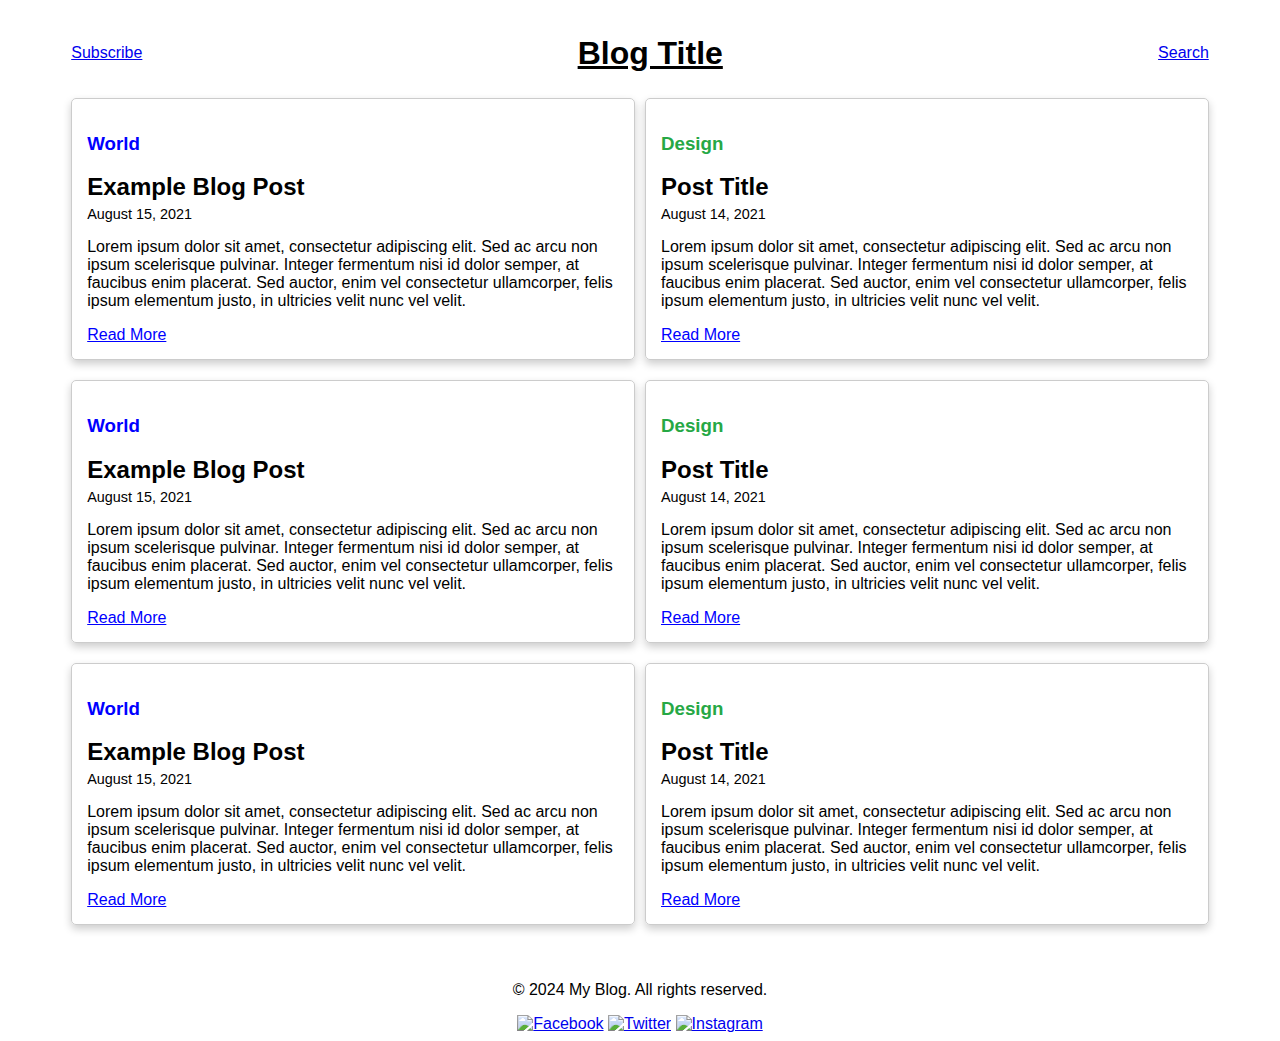
==== index.html @ 2ad82260 "Initial commit" ====
<!DOCTYPE html>
<html lang="en">
<head>
    <meta charset="UTF-8">
    <meta name="viewport" content="width=device-width, initial-scale=1.0">
    <link rel="stylesheet" href="style.css">
    <title>My Blog</title>
</head>
<body>
    <div class="container">
        <div id="header" class="header">
            <a href="#">Subscribe</a>
            <h1 id="blogTitle">Blog Title</h1>
            <a href="#">Search</a>
        </div>
        <!-- <div id="sideBar" class="box">
            <h2>Categories</h2>
            <ul>
                <li><a href="#">Category 1</a></li>
                <li><a href="#">Category 2</a></li>
                <li><a href="#">Category 3</a></li>
            </ul>
        </div> -->

        <!-- Blog Posts -->
        <div id="main" class="main">
            <div id="nestedGrid" class="nestedGrid">
                <div class="post">
                    <h3 class="blueText">World</h3>
                    <div class="cardHeader">
                        <h2>Example Blog Post</h2>
                        <p>August 15, 2021</p>
                    </div>
                    <article>
                        <p>Lorem ipsum dolor sit amet, consectetur adipiscing elit. Sed ac arcu non ipsum scelerisque pulvinar. Integer fermentum nisi id dolor semper, at faucibus enim placerat. Sed auctor, enim vel consectetur ullamcorper, felis ipsum elementum justo, in ultricies velit nunc vel velit.</p>
                        <a class="blueText" href="view_post.html">Read More</a>
                    </article>
                </div>
    
                <div class="post">
                    <h3 class="greenText">Design</h3>
                    <div class="cardHeader">
                        <h2>Post Title</h2>
                        <p>August 14, 2021</p>
                    </div>
                    <article>
                        <p>Lorem ipsum dolor sit amet, consectetur adipiscing elit. Sed ac arcu non ipsum scelerisque pulvinar. Integer fermentum nisi id dolor semper, at faucibus enim placerat. Sed auctor, enim vel consectetur ullamcorper, felis ipsum elementum justo, in ultricies velit nunc vel velit.</p>
                        <a class="blueText" href="view_post.html">Read More</a>
                    </article>
                </div>
    
                <div class="post">
                    <h3 class="blueText">World</h3>
                    <div class="cardHeader">
                        <h2>Example Blog Post</h2>
                        <p>August 15, 2021</p>
                    </div>
                    <article>
                        <p>Lorem ipsum dolor sit amet, consectetur adipiscing elit. Sed ac arcu non ipsum scelerisque pulvinar. Integer fermentum nisi id dolor semper, at faucibus enim placerat. Sed auctor, enim vel consectetur ullamcorper, felis ipsum elementum justo, in ultricies velit nunc vel velit.</p>
                        <a class="blueText" href="view_post.html">Read More</a>
                    </article>
                </div>
    
                <div class="post">
                    <h3 class="greenText">Design</h3>
                    <div class="cardHeader">
                        <h2>Post Title</h2>
                        <p>August 14, 2021</p>
                    </div>
                    <article>
                        <p>Lorem ipsum dolor sit amet, consectetur adipiscing elit. Sed ac arcu non ipsum scelerisque pulvinar. Integer fermentum nisi id dolor semper, at faucibus enim placerat. Sed auctor, enim vel consectetur ullamcorper, felis ipsum elementum justo, in ultricies velit nunc vel velit.</p>
                        <a class="blueText" href="view_post.html">Read More</a>
                    </article>
                </div>
    
                <div class="post">
                    <h3 class="blueText">World</h3>
                    <div class="cardHeader">
                        <h2>Example Blog Post</h2>
                        <p>August 15, 2021</p>
                    </div>
                    <article>
                        <p>Lorem ipsum dolor sit amet, consectetur adipiscing elit. Sed ac arcu non ipsum scelerisque pulvinar. Integer fermentum nisi id dolor semper, at faucibus enim placerat. Sed auctor, enim vel consectetur ullamcorper, felis ipsum elementum justo, in ultricies velit nunc vel velit.</p>
                        <a class="blueText" href="view_post.html">Read More</a>
                    </article>
                </div>
    
                <div class="post">
                    <h3 class="greenText">Design</h3>
                    <div class="cardHeader">
                        <h2>Post Title</h2>
                        <p>August 14, 2021</p>
                    </div>
                    <article>
                        <p>Lorem ipsum dolor sit amet, consectetur adipiscing elit. Sed ac arcu non ipsum scelerisque pulvinar. Integer fermentum nisi id dolor semper, at faucibus enim placerat. Sed auctor, enim vel consectetur ullamcorper, felis ipsum elementum justo, in ultricies velit nunc vel velit.</p>
                        <a class="blueText" href="view_post.html">Read More</a>
                    </article>
                </div>
            </div>




            
        </div>
        <div id="footer" class="footer">
            <p>&copy; 2024 My Blog. All rights reserved.</p>
            <div class="socialMedia">
                <a href="#"><img src="facebook.png" alt="Facebook"></a>
                <a href="#"><img src="twitter.png" alt="Twitter"></a>
                <a href="#"><img src="instagram.png" alt="Instagram"></a>
    
        </div>



    </div>
</body>
</html>
---- style.css ----
.container {
    display: grid;
    width: 90%;
    margin: auto;
    font-family: sans-serif;
    grid-template-columns: auto;
    grid-template-rows: auto;
    grid-template-areas: 
    "header"
    "main"
    "main"
    "sidebar"
    "footer";
}

.header {
    height: 90px;
    display: flex;
    justify-content: space-between;
    align-items: center;
}

.cardHeader {
    padding: 0%;
    margin: 0;
    display: flex;
    flex-direction: column;
    justify-content: space-around;

}

.cardHeader h2 {
    margin: 0; /* Remove default margin from the h2 element */
    padding-bottom: 5px; /* Add space between title and date */
}

.cardHeader p {
    margin: 0; /* Remove default margin from the p element */
    font-size: 0.9em; /* Optional: Adjust font size for visual balance */
}

.blueText {
    color: blue; /* blue color for category */

}

.greenText {
    color: #26A845; /* green color for category */
}

#blogTitle {
    text-decoration: underline;
}

/* assign grid area to elements */
#header {
    grid-area: header;

}

#sideBar {
    grid-area: sidebar;

}

.sidebar ul li {
    list-style-type: none;
    margin: 0;
    padding: 0;
}

.sidebar ul {
    padding: 0;
    margin: 0;
}

#aboutUs {
    background-color: #f4f4f4;
    padding: 10px;
    border-radius: 5px;/* rounded borders */
    /* border */
}

#main{
    grid-area: main;
    margin-bottom: 30px; /* seperate main from sidebar */
}

#footer {
    grid-area: footer;
    text-align: center;
}

.post {
    border: 1px solid #ccc; /* add border around post */
    padding: 15px; /* add padding inside blog posts */
    border-radius: 5px;/* rounded borders */
    margin-bottom: 10px;
    transition: background-color 0.3s ease; /* add hover effect */
    box-shadow: 0 4px 8px 0 rgba(0,0,0,0.2); /* add box shadow */
    /* add background color on hover */
    &:hover {    
        background-color: #f1f1f1;
    }

}

/* Medium Screens */
@media(min-width: 700px)/* and (max-width:1100px)*/ {
    .nestedGrid {
        display: grid;
        grid-template-columns: repeat(2, 1fr);
        grid-gap: 10px;
        grid-template-rows: auto;


    }
}
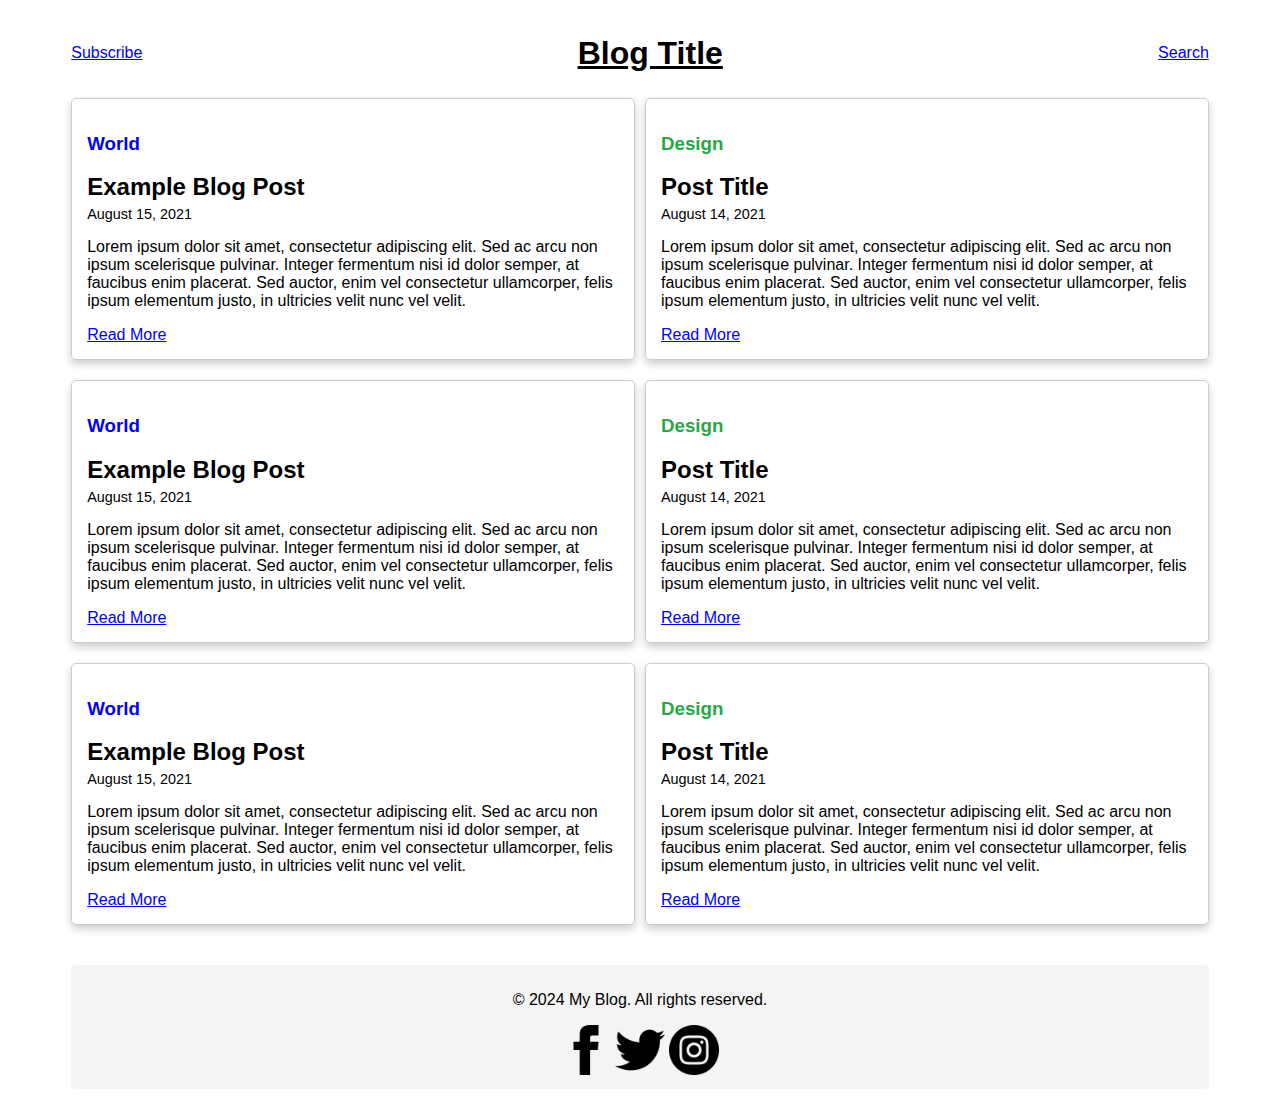
==== commit e907da6b: "add footer images" ====
--- a/index.html
+++ b/index.html
@@ -3,7 +3,7 @@
 <head>
     <meta charset="UTF-8">
     <meta name="viewport" content="width=device-width, initial-scale=1.0">
-    <link rel="stylesheet" href="style.css">
+    <link rel="stylesheet" href="static/css/style.css">
     <title>My Blog</title>
 </head>
 <body>
@@ -31,10 +31,8 @@
                         <h2>Example Blog Post</h2>
                         <p>August 15, 2021</p>
                     </div>
-                    <article>
-                        <p>Lorem ipsum dolor sit amet, consectetur adipiscing elit. Sed ac arcu non ipsum scelerisque pulvinar. Integer fermentum nisi id dolor semper, at faucibus enim placerat. Sed auctor, enim vel consectetur ullamcorper, felis ipsum elementum justo, in ultricies velit nunc vel velit.</p>
-                        <a class="blueText" href="view_post.html">Read More</a>
-                    </article>
+                    <p>Lorem ipsum dolor sit amet, consectetur adipiscing elit. Sed ac arcu non ipsum scelerisque pulvinar. Integer fermentum nisi id dolor semper, at faucibus enim placerat. Sed auctor, enim vel consectetur ullamcorper, felis ipsum elementum justo, in ultricies velit nunc vel velit.</p>
+                    <a class="blueText" href="view_post.html">Read More</a>
                 </div>
     
                 <div class="post">
@@ -43,10 +41,8 @@
                         <h2>Post Title</h2>
                         <p>August 14, 2021</p>
                     </div>
-                    <article>
-                        <p>Lorem ipsum dolor sit amet, consectetur adipiscing elit. Sed ac arcu non ipsum scelerisque pulvinar. Integer fermentum nisi id dolor semper, at faucibus enim placerat. Sed auctor, enim vel consectetur ullamcorper, felis ipsum elementum justo, in ultricies velit nunc vel velit.</p>
-                        <a class="blueText" href="view_post.html">Read More</a>
-                    </article>
+                    <p>Lorem ipsum dolor sit amet, consectetur adipiscing elit. Sed ac arcu non ipsum scelerisque pulvinar. Integer fermentum nisi id dolor semper, at faucibus enim placerat. Sed auctor, enim vel consectetur ullamcorper, felis ipsum elementum justo, in ultricies velit nunc vel velit.</p>
+                    <a class="blueText" href="view_post.html">Read More</a>
                 </div>
     
                 <div class="post">
@@ -55,10 +51,8 @@
                         <h2>Example Blog Post</h2>
                         <p>August 15, 2021</p>
                     </div>
-                    <article>
-                        <p>Lorem ipsum dolor sit amet, consectetur adipiscing elit. Sed ac arcu non ipsum scelerisque pulvinar. Integer fermentum nisi id dolor semper, at faucibus enim placerat. Sed auctor, enim vel consectetur ullamcorper, felis ipsum elementum justo, in ultricies velit nunc vel velit.</p>
-                        <a class="blueText" href="view_post.html">Read More</a>
-                    </article>
+                    <p>Lorem ipsum dolor sit amet, consectetur adipiscing elit. Sed ac arcu non ipsum scelerisque pulvinar. Integer fermentum nisi id dolor semper, at faucibus enim placerat. Sed auctor, enim vel consectetur ullamcorper, felis ipsum elementum justo, in ultricies velit nunc vel velit.</p>
+                    <a class="blueText" href="view_post.html">Read More</a>
                 </div>
     
                 <div class="post">
@@ -67,10 +61,8 @@
                         <h2>Post Title</h2>
                         <p>August 14, 2021</p>
                     </div>
-                    <article>
-                        <p>Lorem ipsum dolor sit amet, consectetur adipiscing elit. Sed ac arcu non ipsum scelerisque pulvinar. Integer fermentum nisi id dolor semper, at faucibus enim placerat. Sed auctor, enim vel consectetur ullamcorper, felis ipsum elementum justo, in ultricies velit nunc vel velit.</p>
-                        <a class="blueText" href="view_post.html">Read More</a>
-                    </article>
+                    <p>Lorem ipsum dolor sit amet, consectetur adipiscing elit. Sed ac arcu non ipsum scelerisque pulvinar. Integer fermentum nisi id dolor semper, at faucibus enim placerat. Sed auctor, enim vel consectetur ullamcorper, felis ipsum elementum justo, in ultricies velit nunc vel velit.</p>
+                    <a class="blueText" href="view_post.html">Read More</a>
                 </div>
     
                 <div class="post">
@@ -79,10 +71,8 @@
                         <h2>Example Blog Post</h2>
                         <p>August 15, 2021</p>
                     </div>
-                    <article>
-                        <p>Lorem ipsum dolor sit amet, consectetur adipiscing elit. Sed ac arcu non ipsum scelerisque pulvinar. Integer fermentum nisi id dolor semper, at faucibus enim placerat. Sed auctor, enim vel consectetur ullamcorper, felis ipsum elementum justo, in ultricies velit nunc vel velit.</p>
-                        <a class="blueText" href="view_post.html">Read More</a>
-                    </article>
+                    <p>Lorem ipsum dolor sit amet, consectetur adipiscing elit. Sed ac arcu non ipsum scelerisque pulvinar. Integer fermentum nisi id dolor semper, at faucibus enim placerat. Sed auctor, enim vel consectetur ullamcorper, felis ipsum elementum justo, in ultricies velit nunc vel velit.</p>
+                    <a class="blueText" href="view_post.html">Read More</a>
                 </div>
     
                 <div class="post">
@@ -91,10 +81,8 @@
                         <h2>Post Title</h2>
                         <p>August 14, 2021</p>
                     </div>
-                    <article>
-                        <p>Lorem ipsum dolor sit amet, consectetur adipiscing elit. Sed ac arcu non ipsum scelerisque pulvinar. Integer fermentum nisi id dolor semper, at faucibus enim placerat. Sed auctor, enim vel consectetur ullamcorper, felis ipsum elementum justo, in ultricies velit nunc vel velit.</p>
-                        <a class="blueText" href="view_post.html">Read More</a>
-                    </article>
+                    <p>Lorem ipsum dolor sit amet, consectetur adipiscing elit. Sed ac arcu non ipsum scelerisque pulvinar. Integer fermentum nisi id dolor semper, at faucibus enim placerat. Sed auctor, enim vel consectetur ullamcorper, felis ipsum elementum justo, in ultricies velit nunc vel velit.</p>
+                    <a class="blueText" href="view_post.html">Read More</a>
                 </div>
             </div>
 
@@ -106,9 +94,10 @@
         <div id="footer" class="footer">
             <p>&copy; 2024 My Blog. All rights reserved.</p>
             <div class="socialMedia">
-                <a href="#"><img src="facebook.png" alt="Facebook"></a>
-                <a href="#"><img src="twitter.png" alt="Twitter"></a>
-                <a href="#"><img src="instagram.png" alt="Instagram"></a>
+                <a href="#"><img class="footerImg" src="static/images/facebook.png" alt="Facebook"></a>
+                <a href="#"><img class="footerImg" src="static/images/twitter.png" alt="Twitter"></a>
+                <a href="#"><img class="footerImg" src="static/images/instagram.png" alt="Instagram"></a>
+            </div>
     
         </div>
 
--- a/static/css/style.css
+++ b/static/css/style.css
@@ -0,0 +1,172 @@
+.container {
+    display: grid;
+    width: 90%;
+    margin: auto;
+    font-family: sans-serif;
+    grid-template-columns: auto;
+    grid-template-rows: auto;
+    grid-template-areas: 
+    "header"
+    "main"
+    "main"
+    "sidebar"
+    "footer";
+}
+
+.header {
+    height: 90px;
+    display: flex;
+    justify-content: space-between;
+    align-items: center;
+}
+
+.cardHeader {
+    padding: 0%;
+    margin: 0;
+    display: flex;
+    flex-direction: column;
+    justify-content: space-around;
+
+}
+
+.cardHeader h2 {
+    margin: 0; /* Remove default margin from the h2 element */
+    padding-bottom: 5px; /* Add space between title and date */
+}
+
+.cardHeader p {
+    margin: 0; /* Remove default margin from the p element */
+    font-size: 0.9em; /* card header font size */
+}
+
+.blueText {
+    color: blue; /* blue color for category */
+
+}
+
+.greenText {
+    color: #26A845; /* green color for category */
+}
+
+#blogTitle {
+    text-decoration: underline;
+}
+
+/* assign grid area to elements */
+#header {
+    grid-area: header;
+
+}
+
+/* sidebar styling */
+#sideBar {
+    grid-area: sidebar;
+
+}
+
+.sidebar ul li {
+    list-style-type: none;
+    margin: 0;
+    padding: 0;
+}
+
+.sidebar ul {
+    padding: 0;
+    margin: 0;
+}
+
+#aboutUs {
+    background-color: #f4f4f4;
+    padding: 10px;
+    border-radius: 5px;/* rounded borders */
+}
+
+#main{
+    grid-area: main;
+    margin-bottom: 30px; /* seperate main from sidebar */
+}
+
+#footer  {
+    grid-area: footer;
+    text-align: center;
+    background-color: #f4f4f4;
+    padding: 10px;
+    border-radius: 5px;/* rounded borders */
+}
+
+/* footer image sizing */
+
+.footerImg {
+    max-width: 100%;
+    height: auto;
+    max-height: 50px;
+}
+
+.post {
+    border: 1px solid #ccc; /* add border around post */
+    padding: 15px; /* add padding inside blog posts */
+    border-radius: 5px;/* rounded borders */
+    margin-bottom: 10px;
+    transition: background-color 0.3s ease; /* add hover effect */
+    box-shadow: 0 4px 8px 0 rgba(0,0,0,0.2); /* add box shadow */
+    /* add background color on hover */
+    &:hover {    
+        background-color: #f1f1f1;
+    }
+
+}
+
+.viewPost {
+    padding: 15px; /* add padding inside blog posts */
+}
+
+/* Medium Screens */
+@media(min-width: 700px)/* and (max-width:1100px)*/ {
+    .nestedGrid {
+        display: grid;
+        grid-template-columns: repeat(2, 1fr);
+        grid-gap: 10px;
+        grid-template-rows: auto;
+
+
+    }
+}
+
+/* button styling for view post buttons */
+.article-buttons {
+    display: flex;
+    margin: 0px;
+
+}
+
+.btn {
+    padding: 10px 20px;
+    margin: 0px 4px;
+    border: 2px solid #007bff;
+    border-radius: 20px;
+    background-color: transparent;
+    color: #007bff;
+    font-size: 16px;
+    text-decoration: none; 
+}
+
+
+.btn:hover {
+    background-color: #007bff;
+    color: white;
+}
+
+/* for view post page */
+@media(min-width: 700px) {
+    .postNestedGrid {
+        display: grid;
+        grid-gap: 30px;
+        grid-template-columns: 2fr 1fr; /* Main content takes 2/3, sidebar takes 1/3 */
+        grid-template-rows: auto auto auto;
+        grid-template-areas: 
+          "header header"
+          "main sidebar"
+          "footer footer";
+    }   
+}
+    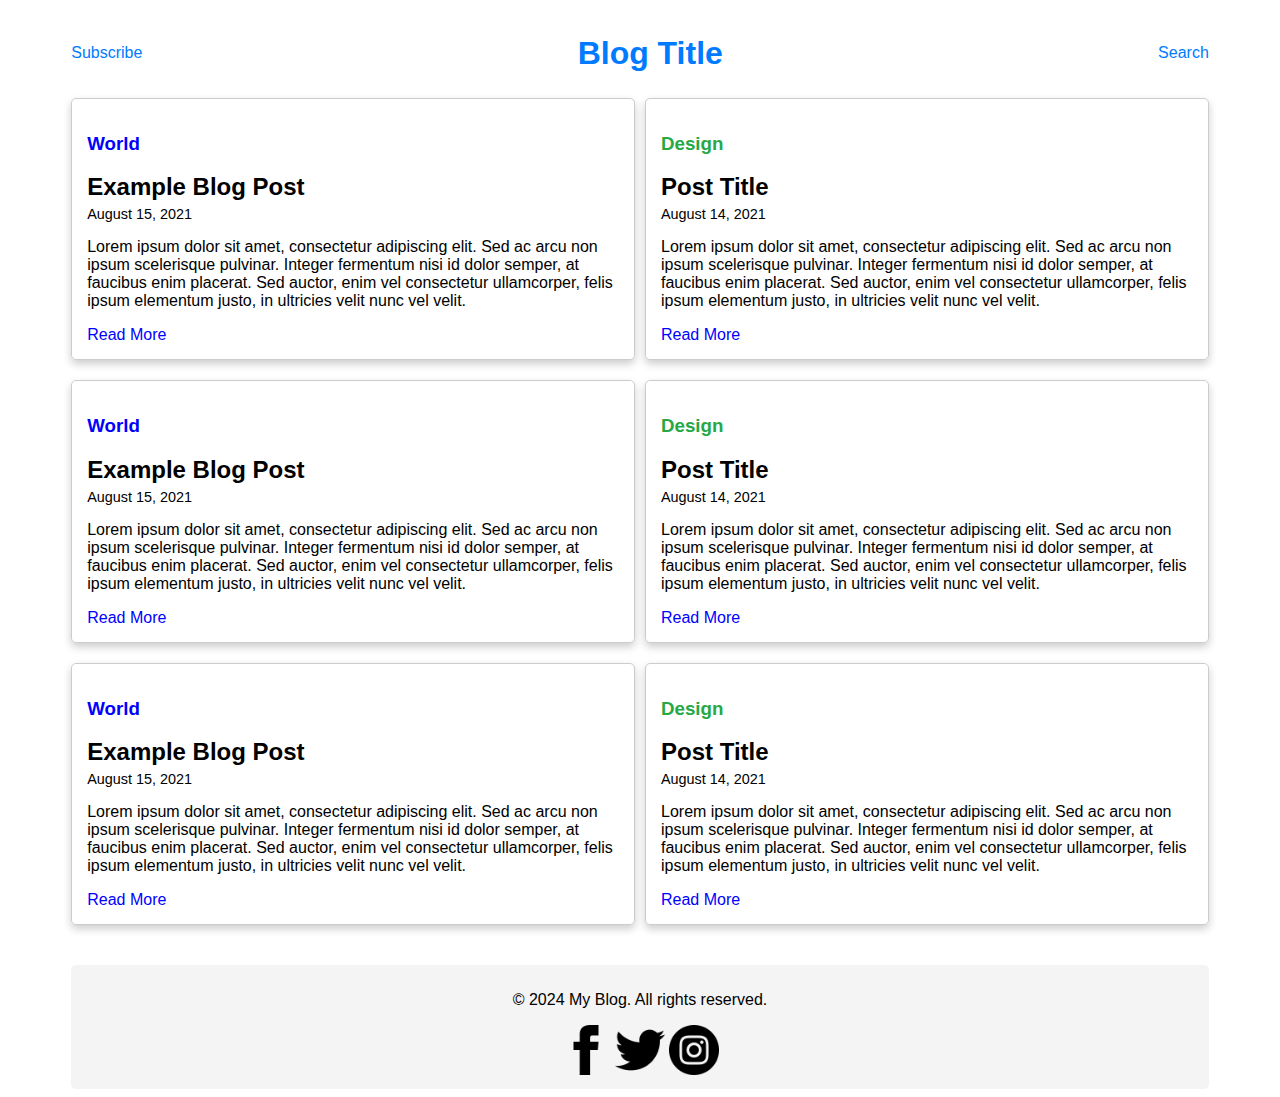
==== commit 47df4fa0: "seperate css styling to allow imports" ====
--- a/index.html
+++ b/index.html
@@ -10,7 +10,9 @@
     <div class="container">
         <div id="header" class="header">
             <a href="#">Subscribe</a>
-            <h1 id="blogTitle">Blog Title</h1>
+            <a href="index.html">
+                <h1 id="blogTitle">Blog Title</h1>
+            </a>
             <a href="#">Search</a>
         </div>
         <!-- <div id="sideBar" class="box">
@@ -84,13 +86,9 @@
                     <p>Lorem ipsum dolor sit amet, consectetur adipiscing elit. Sed ac arcu non ipsum scelerisque pulvinar. Integer fermentum nisi id dolor semper, at faucibus enim placerat. Sed auctor, enim vel consectetur ullamcorper, felis ipsum elementum justo, in ultricies velit nunc vel velit.</p>
                     <a class="blueText" href="view_post.html">Read More</a>
                 </div>
-            </div>
-
-
-
-
-            
+            </div>   
         </div>
+        <!-- footer -->
         <div id="footer" class="footer">
             <p>&copy; 2024 My Blog. All rights reserved.</p>
             <div class="socialMedia">
--- a/static/css/style.css
+++ b/static/css/style.css
@@ -1,172 +1,31 @@
-.container {
-    display: grid;
-    width: 90%;
-    margin: auto;
-    font-family: sans-serif;
-    grid-template-columns: auto;
-    grid-template-rows: auto;
-    grid-template-areas: 
-    "header"
-    "main"
-    "main"
-    "sidebar"
-    "footer";
-}
-
-.header {
-    height: 90px;
-    display: flex;
-    justify-content: space-between;
-    align-items: center;
-}
-
-.cardHeader {
-    padding: 0%;
-    margin: 0;
-    display: flex;
-    flex-direction: column;
-    justify-content: space-around;
-
-}
-
-.cardHeader h2 {
-    margin: 0; /* Remove default margin from the h2 element */
-    padding-bottom: 5px; /* Add space between title and date */
-}
-
-.cardHeader p {
-    margin: 0; /* Remove default margin from the p element */
-    font-size: 0.9em; /* card header font size */
-}
-
-.blueText {
-    color: blue; /* blue color for category */
-
-}
-
-.greenText {
-    color: #26A845; /* green color for category */
-}
-
-#blogTitle {
-    text-decoration: underline;
-}
-
-/* assign grid area to elements */
-#header {
-    grid-area: header;
-
-}
-
-/* sidebar styling */
-#sideBar {
-    grid-area: sidebar;
-
-}
-
-.sidebar ul li {
-    list-style-type: none;
-    margin: 0;
-    padding: 0;
-}
-
-.sidebar ul {
-    padding: 0;
-    margin: 0;
-}
-
-#aboutUs {
-    background-color: #f4f4f4;
-    padding: 10px;
-    border-radius: 5px;/* rounded borders */
-}
-
-#main{
-    grid-area: main;
-    margin-bottom: 30px; /* seperate main from sidebar */
-}
-
-#footer  {
-    grid-area: footer;
-    text-align: center;
-    background-color: #f4f4f4;
-    padding: 10px;
-    border-radius: 5px;/* rounded borders */
-}
-
-/* footer image sizing */
-
-.footerImg {
-    max-width: 100%;
-    height: auto;
-    max-height: 50px;
-}
-
-.post {
-    border: 1px solid #ccc; /* add border around post */
-    padding: 15px; /* add padding inside blog posts */
-    border-radius: 5px;/* rounded borders */
-    margin-bottom: 10px;
-    transition: background-color 0.3s ease; /* add hover effect */
-    box-shadow: 0 4px 8px 0 rgba(0,0,0,0.2); /* add box shadow */
-    /* add background color on hover */
-    &:hover {    
-        background-color: #f1f1f1;
-    }
-
-}
-
-.viewPost {
-    padding: 15px; /* add padding inside blog posts */
-}
-
-/* Medium Screens */
-@media(min-width: 700px)/* and (max-width:1100px)*/ {
-    .nestedGrid {
-        display: grid;
-        grid-template-columns: repeat(2, 1fr);
-        grid-gap: 10px;
-        grid-template-rows: auto;
+@import url('typography.css');
+@import url('responsive.css');
+@import url('components.css');
+@import url('layout.css');
 
 
-    }
-}
-
-/* button styling for view post buttons */
-.article-buttons {
-    display: flex;
-    margin: 0px;
-
-}
-
-.btn {
-    padding: 10px 20px;
-    margin: 0px 4px;
-    border: 2px solid #007bff;
-    border-radius: 20px;
-    background-color: transparent;
-    color: #007bff;
-    font-size: 16px;
-    text-decoration: none; 
-}
 
 
-.btn:hover {
-    background-color: #007bff;
-    color: white;
-}
 
-/* for view post page */
-@media(min-width: 700px) {
-    .postNestedGrid {
-        display: grid;
-        grid-gap: 30px;
-        grid-template-columns: 2fr 1fr; /* Main content takes 2/3, sidebar takes 1/3 */
-        grid-template-rows: auto auto auto;
-        grid-template-areas: 
-          "header header"
-          "main sidebar"
-          "footer footer";
-    }   
-}
+
+
+
+
+
+
+
+
+
+
+
+
+
+
+
+
+
+
+
+
+
     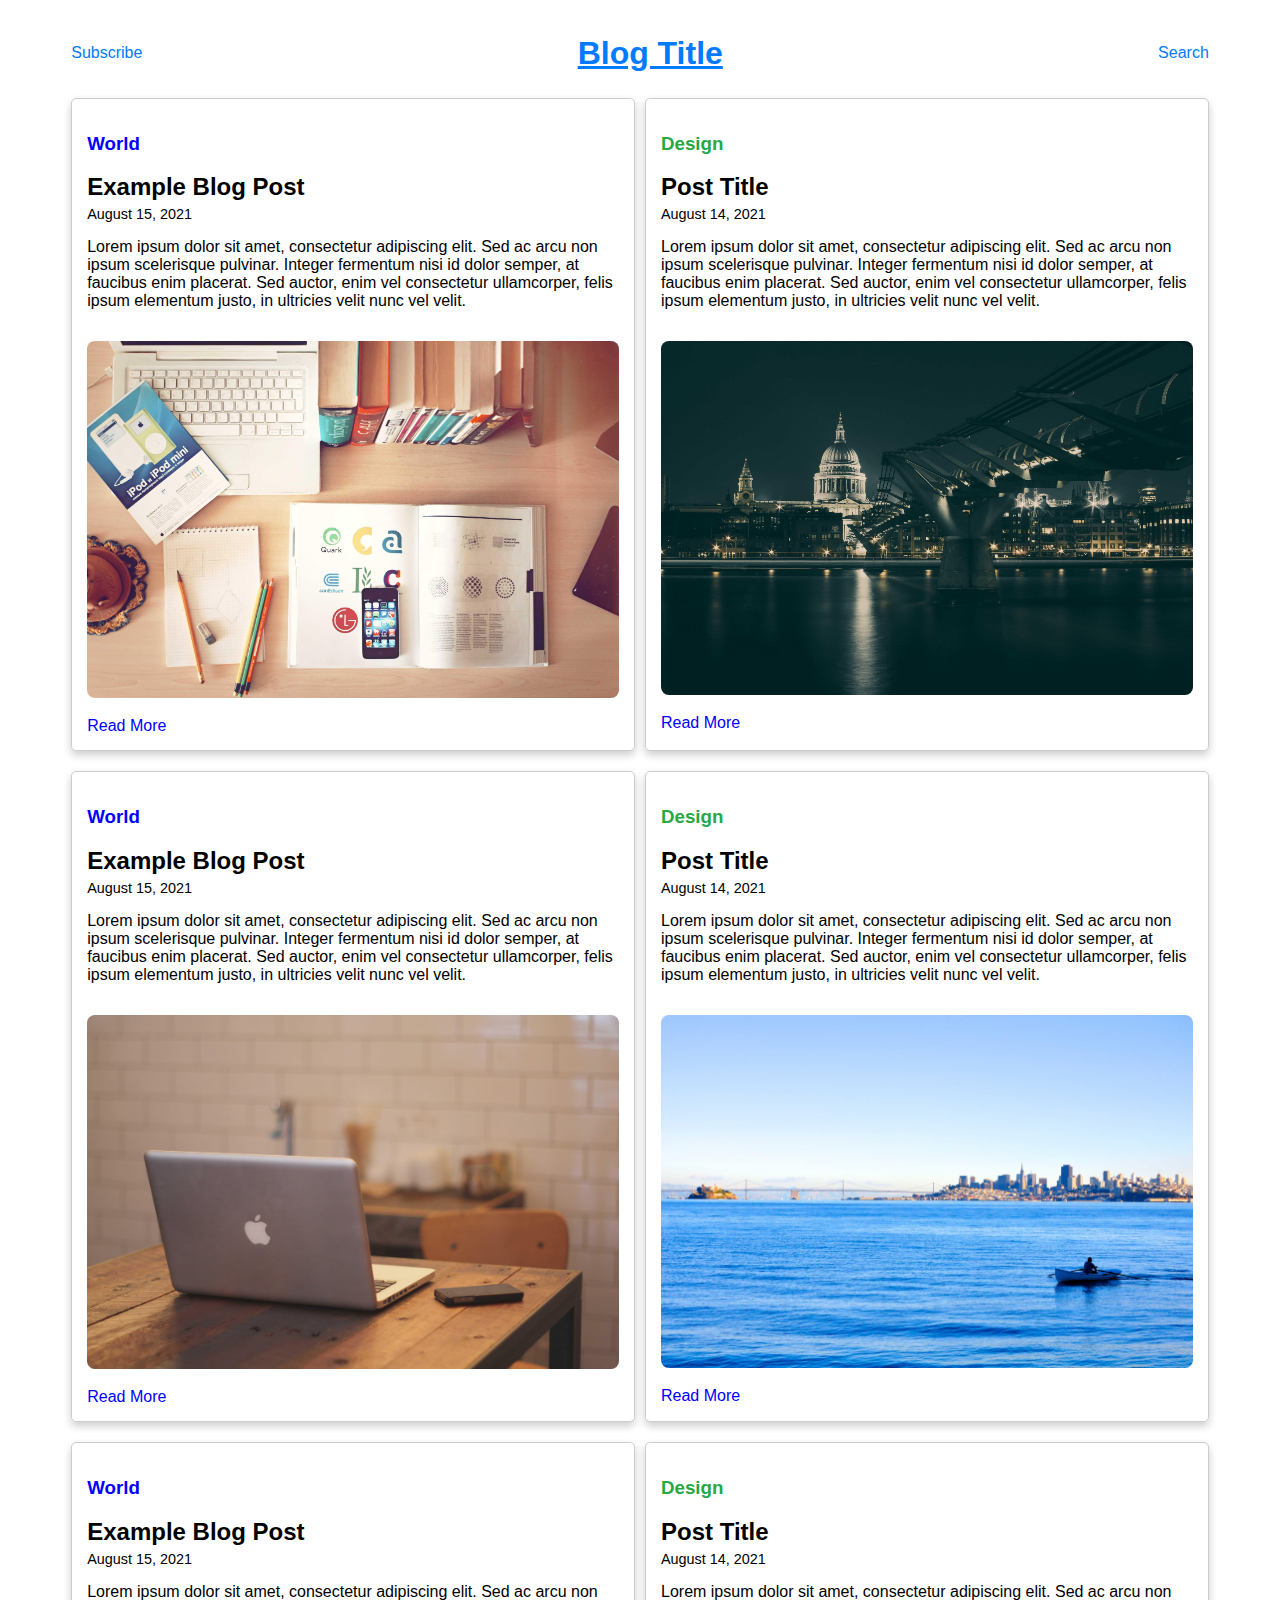
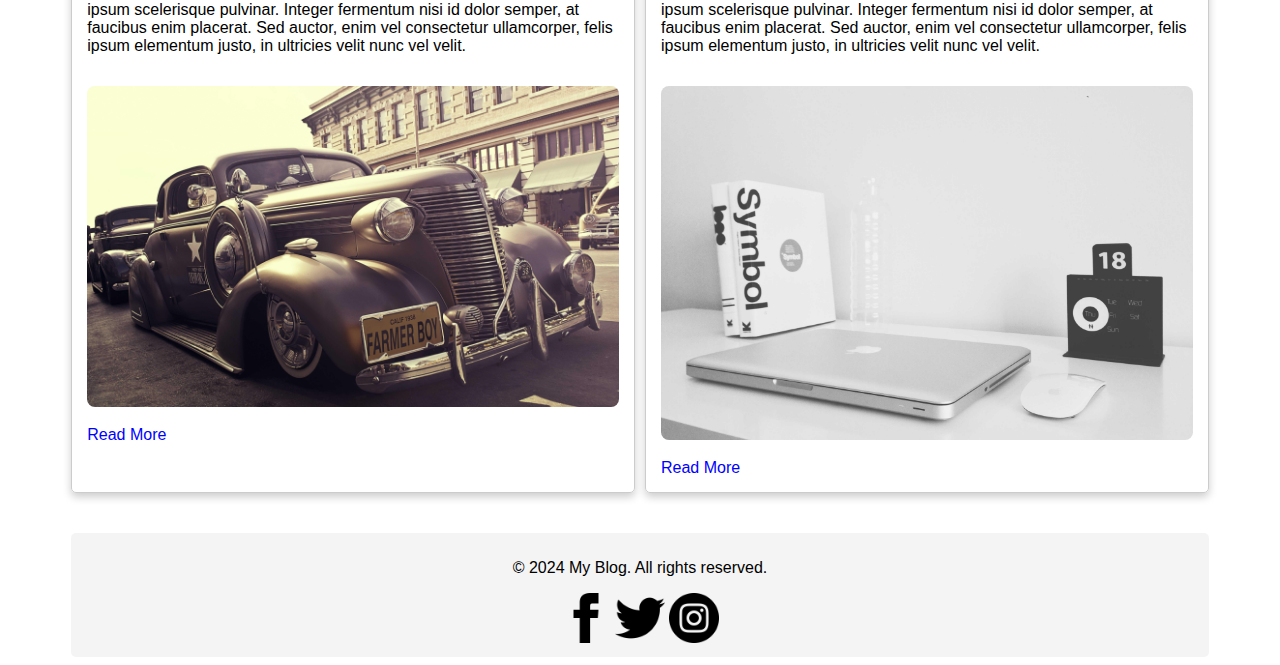
==== commit 9f4d2d42: "add more styling per rubrick" ====
--- a/index.html
+++ b/index.html
@@ -28,12 +28,40 @@
         <div id="main" class="main">
             <div id="nestedGrid" class="nestedGrid">
                 <div class="post">
+                    <h3 class="blueText">World</h3>                   
+                    <div class="cardHeader">
+                        <h2>Example Blog Post</h2>
+                        <p>August 15, 2021</p>
+                    </div>                   
+                    <p>Lorem ipsum dolor sit amet, consectetur adipiscing elit. Sed ac arcu non ipsum scelerisque pulvinar. Integer fermentum nisi id dolor semper, at faucibus enim placerat. Sed auctor, enim vel consectetur ullamcorper, felis ipsum elementum justo, in ultricies velit nunc vel velit.</p>                    
+                    <!-- Image -->
+                    <img src="static/images/test1.jpg" alt="desk" class="post-image">                    
+                    <a class="blueText" href="view_post.html">Read More</a>
+                </div>
+                
+                
+    
+                <div class="post">
+                    <h3 class="greenText">Design</h3>
+                    <div class="cardHeader">
+                        <h2>Post Title</h2>
+                        <p>August 14, 2021</p>
+                    </div>
+                    <p>Lorem ipsum dolor sit amet, consectetur adipiscing elit. Sed ac arcu non ipsum scelerisque pulvinar. Integer fermentum nisi id dolor semper, at faucibus enim placerat. Sed auctor, enim vel consectetur ullamcorper, felis ipsum elementum justo, in ultricies velit nunc vel velit.</p>
+                    <!-- Image -->
+                    <img src="static/images/test2.jpg" alt="Description of the image" class="post-image">
+                    <a class="blueText" href="view_post.html">Read More</a>
+                </div>
+    
+                <div class="post">
                     <h3 class="blueText">World</h3>
                     <div class="cardHeader">
                         <h2>Example Blog Post</h2>
                         <p>August 15, 2021</p>
                     </div>
                     <p>Lorem ipsum dolor sit amet, consectetur adipiscing elit. Sed ac arcu non ipsum scelerisque pulvinar. Integer fermentum nisi id dolor semper, at faucibus enim placerat. Sed auctor, enim vel consectetur ullamcorper, felis ipsum elementum justo, in ultricies velit nunc vel velit.</p>
+                    <!-- Image -->
+                    <img src="static/images/test3.jpg" alt="Description of image" class="post-image">
                     <a class="blueText" href="view_post.html">Read More</a>
                 </div>
     
@@ -44,6 +72,8 @@
                         <p>August 14, 2021</p>
                     </div>
                     <p>Lorem ipsum dolor sit amet, consectetur adipiscing elit. Sed ac arcu non ipsum scelerisque pulvinar. Integer fermentum nisi id dolor semper, at faucibus enim placerat. Sed auctor, enim vel consectetur ullamcorper, felis ipsum elementum justo, in ultricies velit nunc vel velit.</p>
+                    <!-- Image -->
+                    <img src="static/images/test4.jpg" alt="Description of image" class="post-image">
                     <a class="blueText" href="view_post.html">Read More</a>
                 </div>
     
@@ -54,6 +84,8 @@
                         <p>August 15, 2021</p>
                     </div>
                     <p>Lorem ipsum dolor sit amet, consectetur adipiscing elit. Sed ac arcu non ipsum scelerisque pulvinar. Integer fermentum nisi id dolor semper, at faucibus enim placerat. Sed auctor, enim vel consectetur ullamcorper, felis ipsum elementum justo, in ultricies velit nunc vel velit.</p>
+                    <!-- Image -->
+                    <img src="static/images/test5.jpg" alt="Description of image" class="post-image">
                     <a class="blueText" href="view_post.html">Read More</a>
                 </div>
     
@@ -64,26 +96,8 @@
                         <p>August 14, 2021</p>
                     </div>
                     <p>Lorem ipsum dolor sit amet, consectetur adipiscing elit. Sed ac arcu non ipsum scelerisque pulvinar. Integer fermentum nisi id dolor semper, at faucibus enim placerat. Sed auctor, enim vel consectetur ullamcorper, felis ipsum elementum justo, in ultricies velit nunc vel velit.</p>
-                    <a class="blueText" href="view_post.html">Read More</a>
-                </div>
-    
-                <div class="post">
-                    <h3 class="blueText">World</h3>
-                    <div class="cardHeader">
-                        <h2>Example Blog Post</h2>
-                        <p>August 15, 2021</p>
-                    </div>
-                    <p>Lorem ipsum dolor sit amet, consectetur adipiscing elit. Sed ac arcu non ipsum scelerisque pulvinar. Integer fermentum nisi id dolor semper, at faucibus enim placerat. Sed auctor, enim vel consectetur ullamcorper, felis ipsum elementum justo, in ultricies velit nunc vel velit.</p>
-                    <a class="blueText" href="view_post.html">Read More</a>
-                </div>
-    
-                <div class="post">
-                    <h3 class="greenText">Design</h3>
-                    <div class="cardHeader">
-                        <h2>Post Title</h2>
-                        <p>August 14, 2021</p>
-                    </div>
-                    <p>Lorem ipsum dolor sit amet, consectetur adipiscing elit. Sed ac arcu non ipsum scelerisque pulvinar. Integer fermentum nisi id dolor semper, at faucibus enim placerat. Sed auctor, enim vel consectetur ullamcorper, felis ipsum elementum justo, in ultricies velit nunc vel velit.</p>
+                    <!-- Image -->
+                    <img src="static/images/test6.jpg" alt="Description of image" class="post-image">
                     <a class="blueText" href="view_post.html">Read More</a>
                 </div>
             </div>   
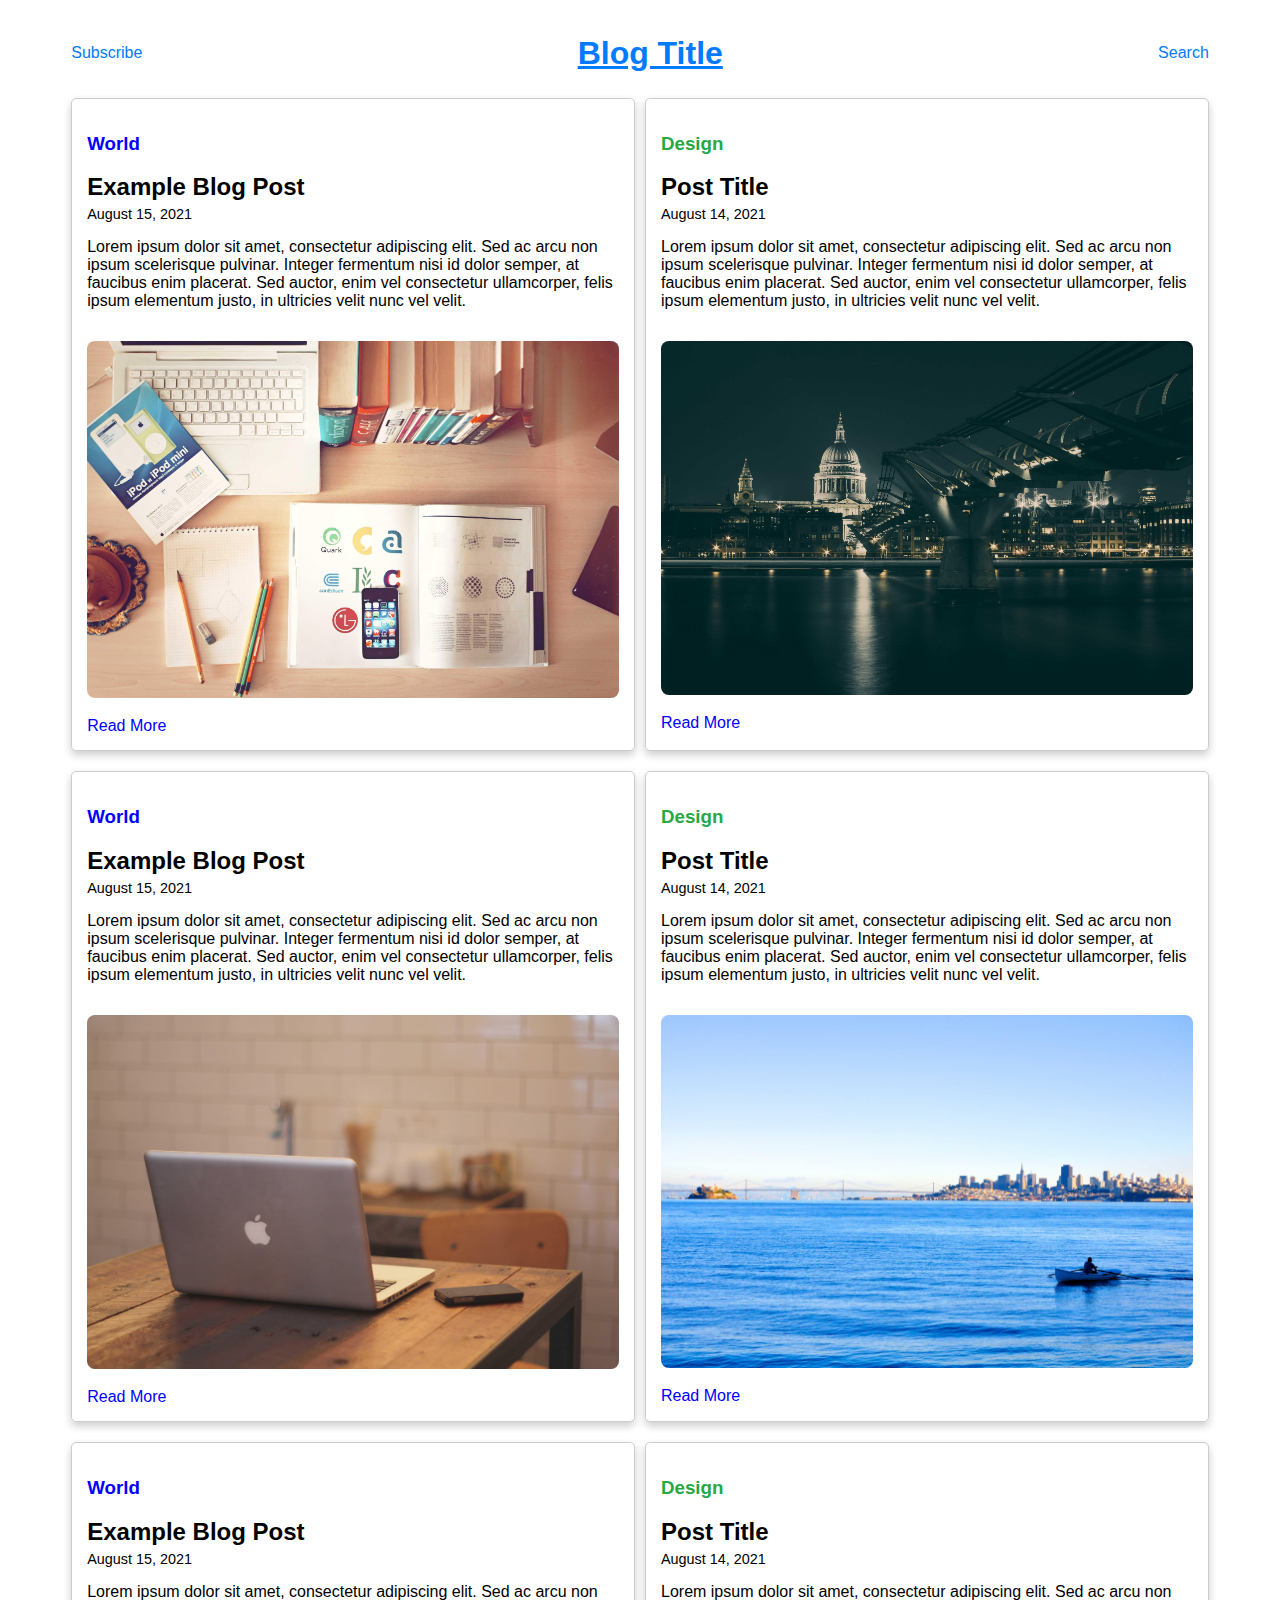
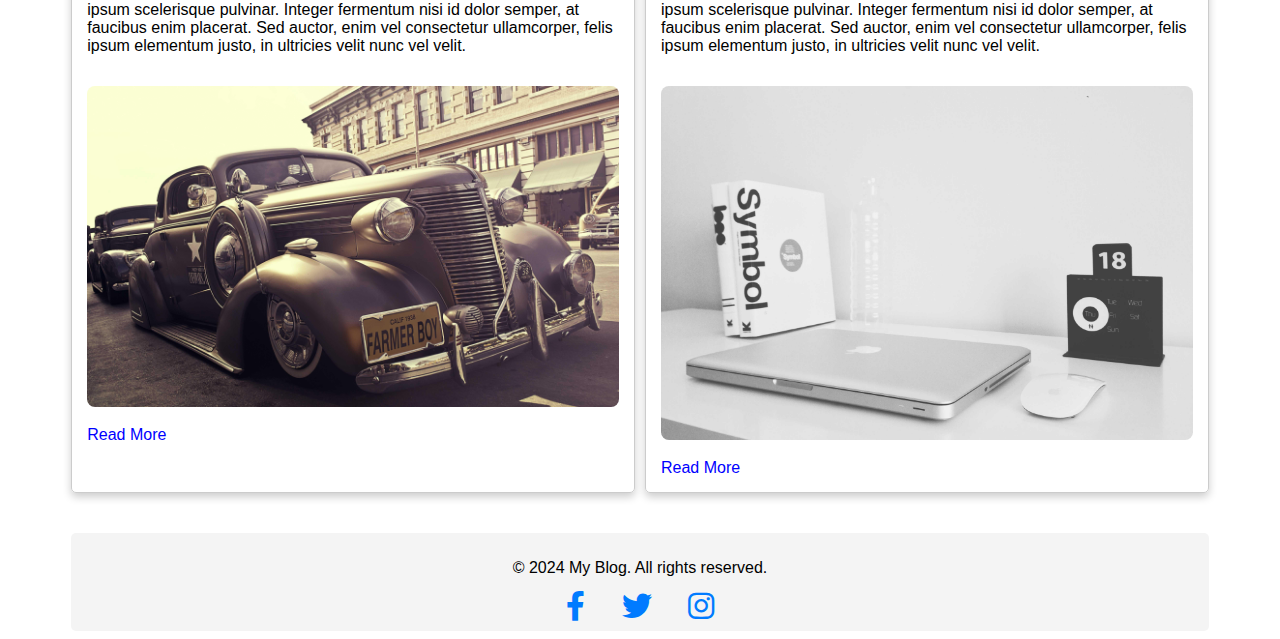
==== commit 77c5a7b7: "add more styling per rubrick" ====
--- a/index.html
+++ b/index.html
@@ -4,6 +4,7 @@
     <meta charset="UTF-8">
     <meta name="viewport" content="width=device-width, initial-scale=1.0">
     <link rel="stylesheet" href="static/css/style.css">
+    <link rel="stylesheet" href="https://cdnjs.cloudflare.com/ajax/libs/font-awesome/6.0.0-beta3/css/all.min.css">
     <title>My Blog</title>
 </head>
 <body>
@@ -35,12 +36,10 @@
                     </div>                   
                     <p>Lorem ipsum dolor sit amet, consectetur adipiscing elit. Sed ac arcu non ipsum scelerisque pulvinar. Integer fermentum nisi id dolor semper, at faucibus enim placerat. Sed auctor, enim vel consectetur ullamcorper, felis ipsum elementum justo, in ultricies velit nunc vel velit.</p>                    
                     <!-- Image -->
-                    <img src="static/images/test1.jpg" alt="desk" class="post-image">                    
+                    <img src="static/images/test1.jpg" alt="Crowded desk with work materials" class="post-image">                    
                     <a class="blueText" href="view_post.html">Read More</a>
                 </div>
-                
-                
-    
+
                 <div class="post">
                     <h3 class="greenText">Design</h3>
                     <div class="cardHeader">
@@ -49,7 +48,7 @@
                     </div>
                     <p>Lorem ipsum dolor sit amet, consectetur adipiscing elit. Sed ac arcu non ipsum scelerisque pulvinar. Integer fermentum nisi id dolor semper, at faucibus enim placerat. Sed auctor, enim vel consectetur ullamcorper, felis ipsum elementum justo, in ultricies velit nunc vel velit.</p>
                     <!-- Image -->
-                    <img src="static/images/test2.jpg" alt="Description of the image" class="post-image">
+                    <img src="static/images/test2.jpg" alt="Nightview of the city" class="post-image">
                     <a class="blueText" href="view_post.html">Read More</a>
                 </div>
     
@@ -61,7 +60,7 @@
                     </div>
                     <p>Lorem ipsum dolor sit amet, consectetur adipiscing elit. Sed ac arcu non ipsum scelerisque pulvinar. Integer fermentum nisi id dolor semper, at faucibus enim placerat. Sed auctor, enim vel consectetur ullamcorper, felis ipsum elementum justo, in ultricies velit nunc vel velit.</p>
                     <!-- Image -->
-                    <img src="static/images/test3.jpg" alt="Description of image" class="post-image">
+                    <img src="static/images/test3.jpg" alt="Laptop on brown desk" class="post-image">
                     <a class="blueText" href="view_post.html">Read More</a>
                 </div>
     
@@ -73,7 +72,7 @@
                     </div>
                     <p>Lorem ipsum dolor sit amet, consectetur adipiscing elit. Sed ac arcu non ipsum scelerisque pulvinar. Integer fermentum nisi id dolor semper, at faucibus enim placerat. Sed auctor, enim vel consectetur ullamcorper, felis ipsum elementum justo, in ultricies velit nunc vel velit.</p>
                     <!-- Image -->
-                    <img src="static/images/test4.jpg" alt="Description of image" class="post-image">
+                    <img src="static/images/test4.jpg" alt="Ocean with boat in the distance" class="post-image">
                     <a class="blueText" href="view_post.html">Read More</a>
                 </div>
     
@@ -85,7 +84,7 @@
                     </div>
                     <p>Lorem ipsum dolor sit amet, consectetur adipiscing elit. Sed ac arcu non ipsum scelerisque pulvinar. Integer fermentum nisi id dolor semper, at faucibus enim placerat. Sed auctor, enim vel consectetur ullamcorper, felis ipsum elementum justo, in ultricies velit nunc vel velit.</p>
                     <!-- Image -->
-                    <img src="static/images/test5.jpg" alt="Description of image" class="post-image">
+                    <img src="static/images/test5.jpg" alt="Classic car on city streets" class="post-image">
                     <a class="blueText" href="view_post.html">Read More</a>
                 </div>
     
@@ -97,24 +96,27 @@
                     </div>
                     <p>Lorem ipsum dolor sit amet, consectetur adipiscing elit. Sed ac arcu non ipsum scelerisque pulvinar. Integer fermentum nisi id dolor semper, at faucibus enim placerat. Sed auctor, enim vel consectetur ullamcorper, felis ipsum elementum justo, in ultricies velit nunc vel velit.</p>
                     <!-- Image -->
-                    <img src="static/images/test6.jpg" alt="Description of image" class="post-image">
+                    <img src="static/images/test6.jpg" alt="Mac book sitting on desk" class="post-image">
                     <a class="blueText" href="view_post.html">Read More</a>
                 </div>
             </div>   
         </div>
         <!-- footer -->
-        <div id="footer" class="footer">
+        <footer id="footer" class="footer">
             <p>&copy; 2024 My Blog. All rights reserved.</p>
+            
             <div class="socialMedia">
-                <a href="#"><img class="footerImg" src="static/images/facebook.png" alt="Facebook"></a>
-                <a href="#"><img class="footerImg" src="static/images/twitter.png" alt="Twitter"></a>
-                <a href="#"><img class="footerImg" src="static/images/instagram.png" alt="Instagram"></a>
+                <a href="https://facebook.com/" target="_blank" aria-label="Follow us on Facebook">
+                    <i class="fab fa-lg fa-facebook-f"></i>
+                </a>
+                <a href="https://twitter.com/" target="_blank" aria-label="Follow us on Twitter">
+                    <i class="fab fa-lg fa-twitter"></i>
+                </a>
+                <a href="https://instagram.com/" target="_blank" aria-label="Follow us on Instagram">
+                    <i class="fab fa-lg fa-instagram"></i>
+                </a>
             </div>
-    
-        </div>
-
-
-
+        </footer>
     </div>
 </body>
 </html>